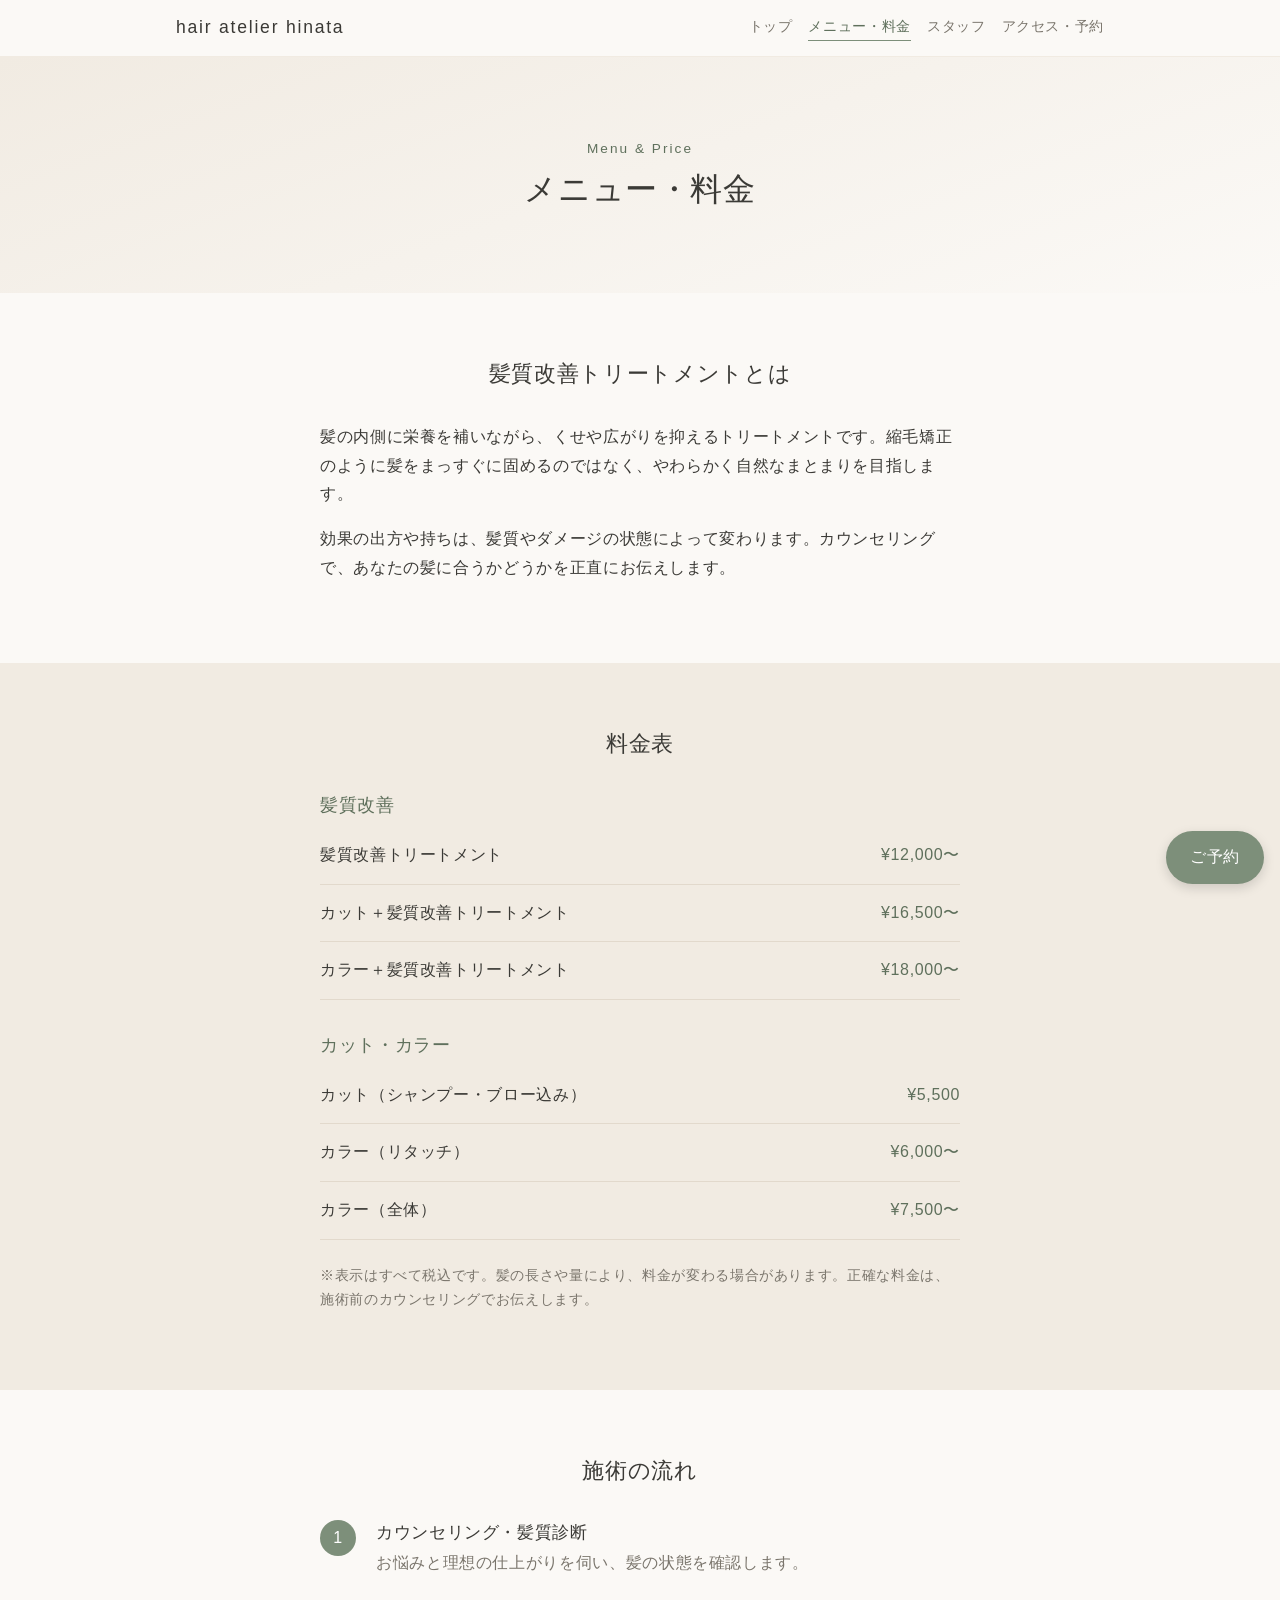
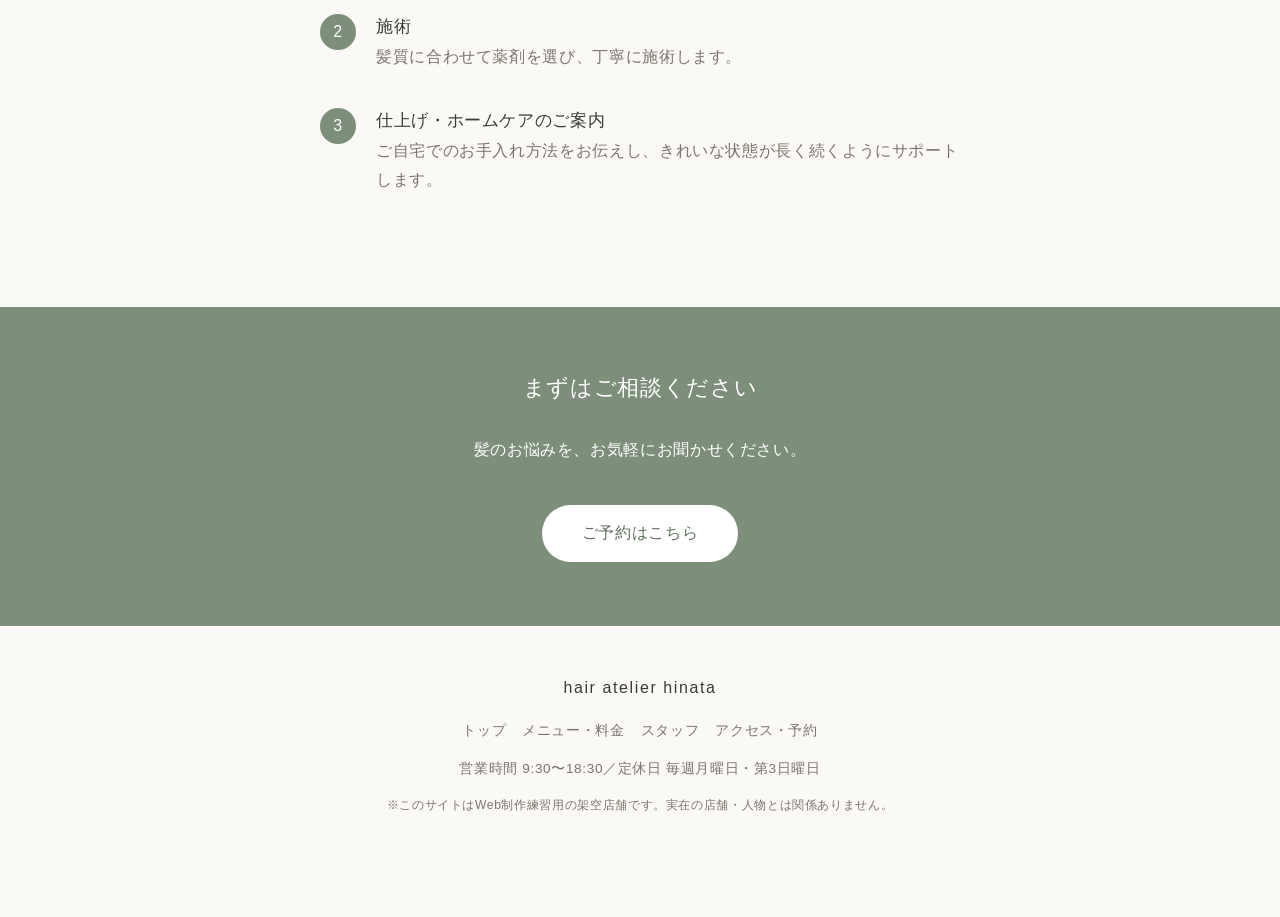
==== menu.html @ 3e35b8ba "メニュー・料金ページを作成 Co-Authored-By: Claude Opus 5.5 <noreply@anthropic.com>" ====
<!DOCTYPE html>
<html lang="ja">
<head>
  <meta charset="UTF-8">
  <meta name="viewport" content="width=device-width, initial-scale=1">
  <!-- 練習用の架空店舗なので、検索結果に出さない -->
  <meta name="robots" content="noindex">
  <title>メニュー・料金｜hair atelier hinata（練習用）</title>
  <meta name="description" content="hair atelier hinata（練習用の架空店舗）のメニューと料金。髪質改善トリートメントの内容と施術の流れをご紹介します。">
  <link rel="stylesheet" href="css/style.css">
  <script>document.documentElement.classList.add('js');</script>
  <script src="js/main.js" defer></script>
</head>
<body>

  <!-- ===== 共通ヘッダー（全ページ同じ。aria-current だけページごとに変える） ===== -->
  <header class="site-header">
    <div class="header-inner">
      <a href="index.html" class="logo">hair atelier hinata</a>
      <button class="menu-toggle" type="button" aria-expanded="false" aria-controls="site-nav" aria-label="メニューを開く">
        <span></span>
      </button>
      <nav class="nav" id="site-nav">
        <a href="index.html">トップ</a>
        <a href="menu.html" aria-current="page">メニュー・料金</a>
        <a href="staff.html">スタッフ</a>
        <a href="access.html">アクセス・予約</a>
      </nav>
    </div>
  </header>

  <main>
    <!-- ページの見出し -->
    <section class="page-title">
      <p class="page-title-en">Menu &amp; Price</p>
      <h1>メニュー・料金</h1>
    </section>

    <!-- 髪質改善の説明（予約前の不安を減らす） -->
    <section class="section">
      <h2>髪質改善トリートメントとは</h2>
      <div class="text-block fade-in">
        <p>髪の内側に栄養を補いながら、くせや広がりを抑えるトリートメントです。縮毛矯正のように髪をまっすぐに固めるのではなく、やわらかく自然なまとまりを目指します。</p>
        <p>効果の出方や持ちは、髪質やダメージの状態によって変わります。カウンセリングで、あなたの髪に合うかどうかを正直にお伝えします。</p>
      </div>
    </section>

    <!-- 料金表 -->
    <section class="section section-alt">
      <h2>料金表</h2>
      <div class="price-list fade-in">
        <h3>髪質改善</h3>
        <dl>
          <div class="price-row">
            <dt>髪質改善トリートメント</dt>
            <dd>¥12,000〜</dd>
          </div>
          <div class="price-row">
            <dt>カット＋髪質改善トリートメント</dt>
            <dd>¥16,500〜</dd>
          </div>
          <div class="price-row">
            <dt>カラー＋髪質改善トリートメント</dt>
            <dd>¥18,000〜</dd>
          </div>
        </dl>

        <h3>カット・カラー</h3>
        <dl>
          <div class="price-row">
            <dt>カット（シャンプー・ブロー込み）</dt>
            <dd>¥5,500</dd>
          </div>
          <div class="price-row">
            <dt>カラー（リタッチ）</dt>
            <dd>¥6,000〜</dd>
          </div>
          <div class="price-row">
            <dt>カラー（全体）</dt>
            <dd>¥7,500〜</dd>
          </div>
        </dl>
        <p class="price-note">※表示はすべて税込です。髪の長さや量により、料金が変わる場合があります。正確な料金は、施術前のカウンセリングでお伝えします。</p>
      </div>
    </section>

    <!-- 施術の流れ（初めての人の不安を減らす） -->
    <section class="section">
      <h2>施術の流れ</h2>
      <ol class="flow">
        <li class="fade-in">
          <h3>カウンセリング・髪質診断</h3>
          <p>お悩みと理想の仕上がりを伺い、髪の状態を確認します。</p>
        </li>
        <li class="fade-in">
          <h3>施術</h3>
          <p>髪質に合わせて薬剤を選び、丁寧に施術します。</p>
        </li>
        <li class="fade-in">
          <h3>仕上げ・ホームケアのご案内</h3>
          <p>ご自宅でのお手入れ方法をお伝えし、きれいな状態が長く続くようにサポートします。</p>
        </li>
      </ol>
    </section>

    <!-- 予約を促すエリア -->
    <section class="cta">
      <h2>まずはご相談ください</h2>
      <p>髪のお悩みを、お気軽にお聞かせください。</p>
      <a href="access.html" class="btn">ご予約はこちら</a>
    </section>
  </main>

  <!-- ===== 共通フッター（全ページ同じ） ===== -->
  <footer class="site-footer">
    <p class="footer-logo">hair atelier hinata</p>
    <nav class="footer-nav">
      <a href="index.html">トップ</a>
      <a href="menu.html">メニュー・料金</a>
      <a href="staff.html">スタッフ</a>
      <a href="access.html">アクセス・予約</a>
    </nav>
    <p>営業時間 9:30〜18:30／定休日 毎週月曜日・第3日曜日</p>
    <p class="notice">※このサイトはWeb制作練習用の架空店舗です。実在の店舗・人物とは関係ありません。</p>
  </footer>

  <a href="access.html" class="fixed-reserve">ご予約</a>
</body>
</html>
---- css/style.css ----
/* =========================================
   色やサイズをまとめて決めておく（変数）
   ここを変えると、サイト全体の色が変わる
   ========================================= */
:root {
  --color-bg: #fbf9f6;      /* 背景：やわらかい白 */
  --color-alt: #f1ebe2;     /* 背景2：ベージュ */
  --color-main: #7d8f7a;    /* メイン：くすみグリーン */
  --color-main-dark: #5f705c;
  --color-text: #3b3a36;    /* 文字：真っ黒より少しやわらかい色 */
  --color-sub: #7a756c;     /* 補足の文字 */
  --max-width: 960px;       /* PCで横に広がりすぎないための上限 */
}

/* =========================================
   全体の基本設定
   ========================================= */
* {
  box-sizing: border-box;   /* 幅の計算を分かりやすくするおまじない */
}

body {
  margin: 0;
  background: var(--color-bg);
  color: var(--color-text);
  font-family: "Hiragino Sans", "Hiragino Kaku Gothic ProN", "Noto Sans JP", sans-serif;
  line-height: 1.8;
  letter-spacing: 0.04em;
}

h1, h2, h3 {
  font-weight: 500;
  line-height: 1.5;
}

a {
  color: inherit;
}

/* =========================================
   ヘッダー（ロゴとメニュー）
   ========================================= */
.site-header {
  position: sticky;         /* スクロールしても画面の上に残る */
  top: 0;
  z-index: 20;
  background: rgba(251, 249, 246, 0.95);
  border-bottom: 1px solid var(--color-alt);
}

.header-inner {
  display: flex;
  flex-wrap: wrap;
  align-items: center;
  justify-content: space-between;
  gap: 8px 24px;
  padding: 12px 16px;
  max-width: var(--max-width);
  margin: 0 auto;
}

.logo {
  font-size: 1.1rem;
  text-decoration: none;
  letter-spacing: 0.1em;
}

.nav {
  display: flex;
  flex-wrap: wrap;
  gap: 4px 16px;
  font-size: 0.9rem;
}

.nav a {
  text-decoration: none;
  color: var(--color-sub);
}

.nav a:hover,
.nav a[aria-current="page"] {   /* 今いるページのリンクを目立たせる */
  color: var(--color-main-dark);
}

.nav a[aria-current="page"] {
  border-bottom: 1px solid var(--color-main);
}

/* メニューボタン：JavaScriptが動くスマホのときだけ表示する */
.menu-toggle {
  display: none;
  width: 44px;              /* 指で押しやすい大きさ */
  height: 44px;
  padding: 0;
  background: none;
  border: none;
  cursor: pointer;
}

/* 三本線は、真ん中の線（span）＋上下の線（::before と ::after）で描く */
.menu-toggle span,
.menu-toggle span::before,
.menu-toggle span::after {
  display: block;
  width: 24px;
  height: 2px;
  margin: 0 auto;
  background: var(--color-text);
  transition: transform 0.3s, background 0.3s;
}

.menu-toggle span {
  position: relative;
}

.menu-toggle span::before,
.menu-toggle span::after {
  content: "";
  position: absolute;
  left: 0;
}

.menu-toggle span::before { top: -7px; }
.menu-toggle span::after  { top: 7px; }

/* 開いているときは三本線を「×」に変える */
.menu-toggle[aria-expanded="true"] span {
  background: transparent;
}

.menu-toggle[aria-expanded="true"] span::before {
  transform: translateY(7px) rotate(45deg);
}

.menu-toggle[aria-expanded="true"] span::after {
  transform: translateY(-7px) rotate(-45deg);
}

/* スマホ（767px以下）かつJavaScriptが動くとき：メニューを畳む */
@media (max-width: 767px) {
  .js .menu-toggle {
    display: block;
  }

  .js .nav {
    display: none;
    width: 100%;
    flex-direction: column;
    padding: 8px 0 16px;
  }

  .js .nav.is-open {
    display: flex;
  }

  .js .nav a {
    padding: 12px 4px;
    border-bottom: 1px solid var(--color-alt);
  }
}

/* =========================================
   ファーストビュー
   ========================================= */
.hero {
  padding: 72px 16px 80px;
  text-align: center;
  background: linear-gradient(160deg, var(--color-alt), var(--color-bg));
}

.hero-sub {
  color: var(--color-main-dark);
  font-size: 0.9rem;
  margin: 0;
}

.hero h1 {
  font-size: 1.8rem;
  margin: 12px 0 16px;
}

/* =========================================
   予約ボタン
   ========================================= */
.btn {
  display: inline-block;
  margin-top: 24px;
  padding: 14px 40px;
  background: var(--color-main);
  color: #fff;
  text-decoration: none;
  border-radius: 999px;     /* 角を丸くする */
  transition: background 0.2s;
}

.btn:hover {
  background: var(--color-main-dark);
}

/* =========================================
   各セクション共通
   ========================================= */
.section {
  padding: 64px 16px;
}

.section > * {
  max-width: var(--max-width);
  margin-left: auto;
  margin-right: auto;
}

.section h2,
.cta h2 {
  text-align: center;
  font-size: 1.4rem;
  margin-top: 0;
  margin-bottom: 32px;
}

.section-alt {
  background: var(--color-alt);
}

.center {
  text-align: center;
}

.link {
  color: var(--color-main-dark);
}

/* お悩みリスト */
.worries {
  list-style: none;
  padding: 0;
  max-width: 520px;
}

.worries li {
  padding: 12px 0 12px 32px;
  border-bottom: 1px solid var(--color-alt);
  position: relative;
}

.worries li::before {
  content: "✓";
  position: absolute;
  left: 4px;
  color: var(--color-main);
}

/* 選ばれる理由（スマホでは縦に並ぶ） */
.features {
  display: grid;
  gap: 24px;
}

.feature {
  background: var(--color-bg);
  padding: 24px;
  border-radius: 12px;
}

.feature-num {
  color: var(--color-main);
  font-size: 1.4rem;
  margin: 0;
}

.feature h3 {
  margin: 4px 0 8px;
  font-size: 1.1rem;
}

.feature p:last-child {
  margin: 0;
  color: var(--color-sub);
  font-size: 0.95rem;
}

/* 人気メニュー */
.menu-pickup {
  max-width: 520px;
}

.menu-item {
  display: flex;
  justify-content: space-between;
  gap: 16px;
  padding: 16px 0;
  border-bottom: 1px solid var(--color-alt);
}

.price {
  white-space: nowrap;      /* 金額の途中で改行しない */
  color: var(--color-main-dark);
}

/* 予約を促すエリア */
.cta {
  padding: 64px 16px;
  text-align: center;
  background: var(--color-main);
  color: #fff;
}

.cta .btn {
  background: #fff;
  color: var(--color-main-dark);
}

/* =========================================
   フッター
   ========================================= */
.site-footer {
  padding: 32px 16px;
  text-align: center;
  font-size: 0.85rem;
  color: var(--color-sub);
}

.notice {
  font-size: 0.75rem;
}

.footer-logo {
  font-size: 1rem;
  letter-spacing: 0.1em;
  color: var(--color-text);
}

.footer-nav {
  display: flex;
  flex-wrap: wrap;
  justify-content: center;
  gap: 4px 16px;
}

.footer-nav a {
  text-decoration: none;
}

/* =========================================
   PC表示（画面の幅が768px以上のとき）
   スマホ用の設定を先に書き、PCで上書きする
   ========================================= */
@media (min-width: 768px) {
  .hero {
    padding: 120px 16px 128px;
  }

  .hero h1 {
    font-size: 2.4rem;
  }

  .features {
    grid-template-columns: repeat(3, 1fr);   /* 3列に並べる */
  }
}

/* =========================================
   ファーストビューの背景スライドショー（CSSだけで動かす）
   3枚を重ねて、順番に表示・非表示を切り替える
   ========================================= */
.hero {
  position: relative;       /* スライドを背景として重ねる基準 */
  overflow: hidden;
}

.hero > *:not(.hero-slides) {
  position: relative;       /* 文字をスライドより前に出す */
}

.hero-slides span {
  position: absolute;
  inset: 0;                 /* 親いっぱいに広げる */
  opacity: 0;
  animation: hero-fade 18s infinite;   /* 1周18秒（1枚あたり6秒） */
}

/* 今は色付きの枠。写真にするときは background を url(...) に変える */
.hero-slides span:nth-child(1) {
  background: linear-gradient(160deg, var(--color-alt), var(--color-bg));
}

.hero-slides span:nth-child(2) {
  background: linear-gradient(200deg, #e3e8df, var(--color-bg));
  animation-delay: 6s;
}

.hero-slides span:nth-child(3) {
  background: linear-gradient(120deg, #efe4d6, #f6f3ee);
  animation-delay: 12s;
}

@keyframes hero-fade {
  0%   { opacity: 0; transform: scale(1); }
  8%   { opacity: 1; }
  33%  { opacity: 1; }
  41%  { opacity: 0; transform: scale(1.06); }   /* 消えながら少しズーム */
  100% { opacity: 0; }
}

/* =========================================
   スクロールで表示（フェードイン・左右からスライドイン）
   .js が付いているとき（JavaScriptが動くとき）だけ最初に隠す
   ========================================= */
main {
  overflow-x: clip;         /* 横から入ってくる要素で横スクロールが出ないようにする */
}

.js .fade-in,
.js .slide-left,
.js .slide-right {
  opacity: 0;
  transition: opacity 0.8s ease, transform 0.8s ease;
}

.js .fade-in     { transform: translateY(24px); }
.js .slide-left  { transform: translateX(-40px); }
.js .slide-right { transform: translateX(40px); }

.js .is-visible {
  opacity: 1;
  transform: none;
}

/* =========================================
   画面に固定する予約ボタン
   スマホでは親指が届きやすい右下に置く
   ========================================= */
.fixed-reserve {
  position: fixed;
  right: 16px;
  bottom: 16px;
  z-index: 10;
  padding: 12px 24px;
  background: var(--color-main);
  color: #fff;
  text-decoration: none;
  border-radius: 999px;
  box-shadow: 0 4px 12px rgba(0, 0, 0, 0.15);
  transition: background 0.2s;
}

.fixed-reserve:hover {
  background: var(--color-main-dark);
}

/* ボタンがフッターの注意書きに重ならないよう、下に余白をとる */
.site-footer {
  padding-bottom: 88px;
}

/* =========================================
   動きを減らす設定の人には、アニメーションを止める
   （OSの「視差効果を減らす」などの設定に合わせる）
   ========================================= */
@media (prefers-reduced-motion: reduce) {
  .hero-slides span {
    animation: none;
  }

  .hero-slides span:nth-child(1) {
    opacity: 1;
  }

  .js .fade-in,
  .js .slide-left,
  .js .slide-right {
    opacity: 1;
    transform: none;
    transition: none;
  }
}

/* =========================================
   下層ページ（メニュー・スタッフ・アクセス）の共通部品
   ========================================= */

/* ページの見出し */
.page-title {
  padding: 56px 16px;
  text-align: center;
  background: linear-gradient(160deg, var(--color-alt), var(--color-bg));
}

.page-title-en {
  margin: 0;
  color: var(--color-main-dark);
  font-size: 0.85rem;
  letter-spacing: 0.15em;
}

.page-title h1 {
  margin: 4px 0 0;
  font-size: 1.6rem;
}

/* 文章のまとまり（読みやすい幅にする） */
.text-block {
  max-width: 640px;
}

/* =========================================
   メニュー・料金ページ
   ========================================= */
.price-list {
  max-width: 640px;
}

.price-list h3 {
  margin: 32px 0 8px;
  font-size: 1.1rem;
  color: var(--color-main-dark);
}

.price-list h3:first-child {
  margin-top: 0;
}

.price-list dl {
  margin: 0;
}

.price-row {
  display: flex;
  justify-content: space-between;
  gap: 16px;
  padding: 14px 0;
  border-bottom: 1px solid #e2d9cc;
}

.price-row dd {
  margin: 0;
  white-space: nowrap;      /* 金額の途中で改行しない */
  color: var(--color-main-dark);
}

.price-note {
  margin-top: 24px;
  font-size: 0.85rem;
  color: var(--color-sub);
}

/* 施術の流れ（番号付きの縦の流れ） */
.flow {
  list-style: none;
  padding: 0;
  max-width: 640px;
  counter-reset: step;      /* 番号を自動で数える準備 */
}

.flow li {
  position: relative;
  padding: 0 0 32px 56px;
  counter-increment: step;  /* 1つごとに番号を1増やす */
}

.flow li::before {
  content: counter(step);   /* 自動で数えた番号を表示 */
  position: absolute;
  left: 0;
  top: 0;
  width: 36px;
  height: 36px;
  border-radius: 50%;
  background: var(--color-main);
  color: #fff;
  text-align: center;
  line-height: 36px;
}

.flow h3 {
  margin: 4px 0 4px;
  font-size: 1.05rem;
}

.flow p {
  margin: 0;
  color: var(--color-sub);
}

@media (min-width: 768px) {
  .page-title {
    padding: 80px 16px;
  }

  .page-title h1 {
    font-size: 2rem;
  }
}
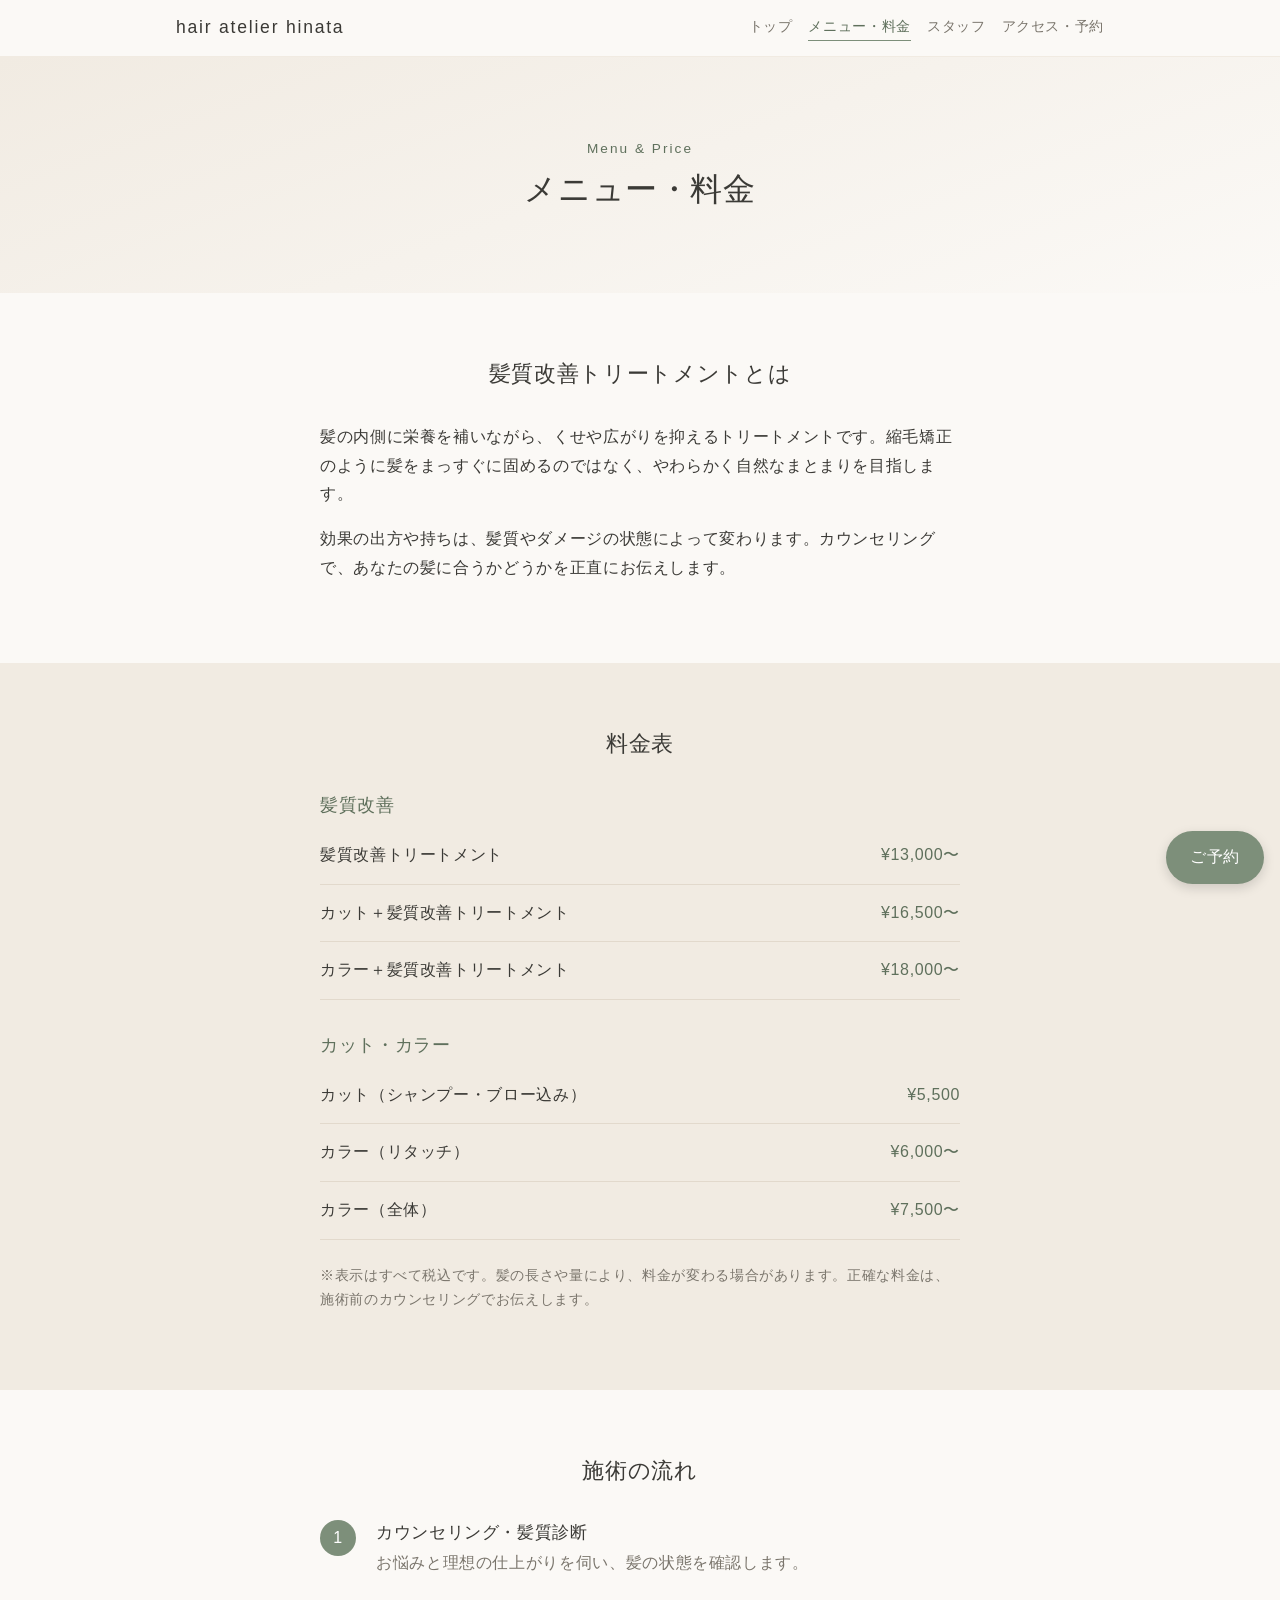
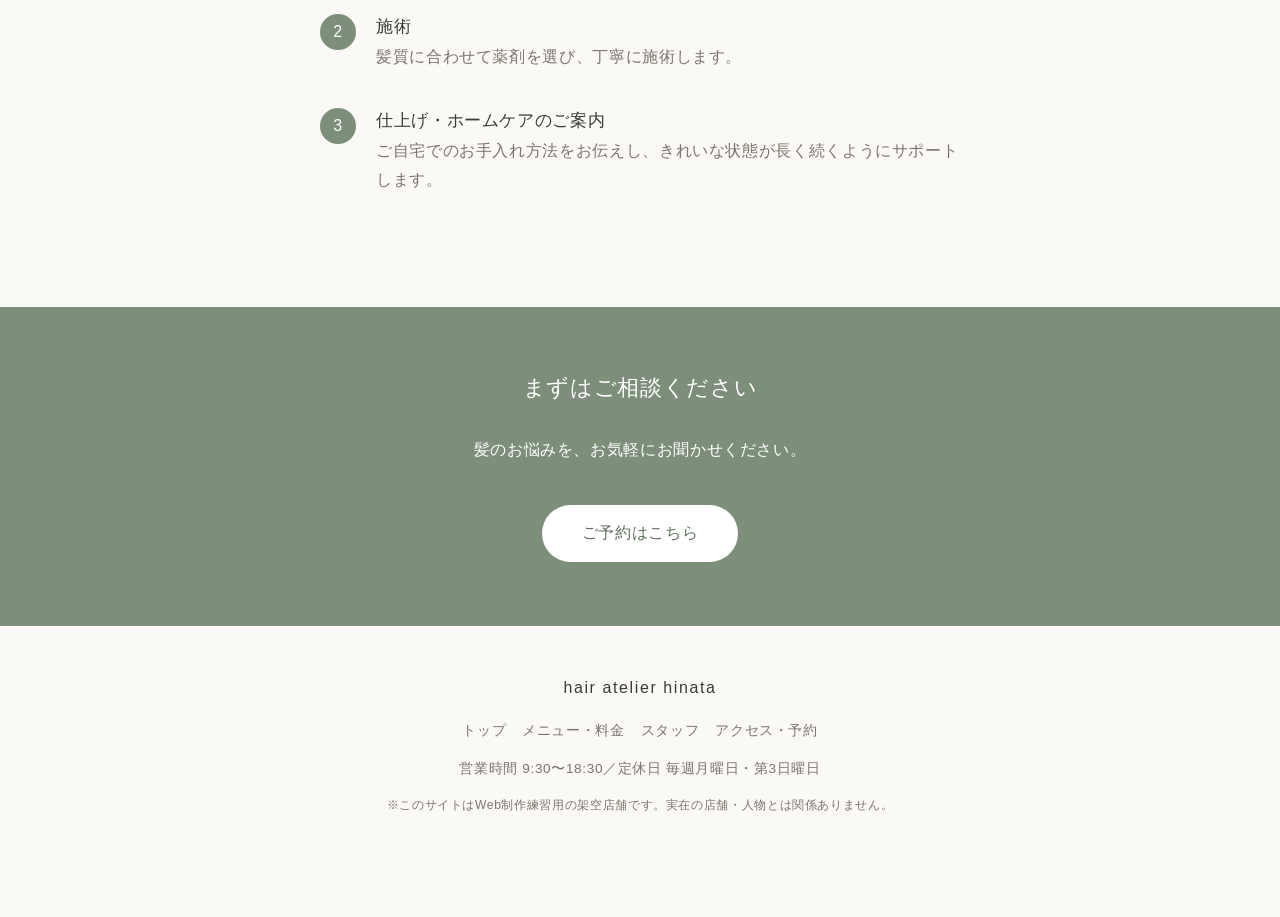
==== commit f5ebdc82: "髪質改善トリートメントの料金を修正" ====
--- a/menu.html
+++ b/menu.html
@@ -53,7 +53,7 @@
         <dl>
           <div class="price-row">
             <dt>髪質改善トリートメント</dt>
-            <dd>¥12,000〜</dd>
+            <dd>¥13,000〜</dd>
           </div>
           <div class="price-row">
             <dt>カット＋髪質改善トリートメント</dt>
--- a/css/style.css
+++ b/css/style.css
@@ -591,3 +591,159 @@
     font-size: 2rem;
   }
 }
+
+/* =========================================
+   スタッフページ
+   ========================================= */
+.staff-list {
+  display: grid;
+  gap: 32px;
+}
+
+.staff-card {
+  display: grid;
+  gap: 16px;
+}
+
+/* 写真の代わりの枠（写真にするときは background を url(...) に変える） */
+.staff-photo {
+  aspect-ratio: 4 / 3;      /* 横4：縦3の比率を保つ */
+  border-radius: 12px;
+  background: linear-gradient(160deg, #e3e8df, var(--color-alt));
+}
+
+.staff-role {
+  margin: 0;
+  font-size: 0.85rem;
+  color: var(--color-main-dark);
+}
+
+.staff-body h3 {
+  margin: 0 0 8px;
+  font-size: 1.3rem;
+}
+
+.staff-name-en {
+  margin-left: 8px;
+  font-size: 0.8rem;
+  color: var(--color-sub);
+}
+
+.staff-meta {
+  margin: 16px 0 0;
+  padding: 16px;
+  background: var(--color-alt);
+  border-radius: 8px;
+  font-size: 0.9rem;
+}
+
+.staff-meta dt {
+  color: var(--color-main-dark);
+}
+
+.staff-meta dd {
+  margin: 0;
+}
+
+@media (min-width: 768px) {
+  .staff-card {
+    grid-template-columns: 2fr 3fr;   /* PCでは写真と文章を横に並べる */
+    align-items: center;
+    gap: 32px;
+  }
+}
+
+/* =========================================
+   アクセス・予約ページ
+   ========================================= */
+.reserve-options {
+  display: grid;
+  gap: 24px;
+}
+
+.reserve-card {
+  padding: 24px;
+  border: 1px solid var(--color-alt);
+  border-radius: 12px;
+  text-align: center;
+}
+
+.reserve-card h3 {
+  margin: 0 0 8px;
+  font-size: 1.1rem;
+}
+
+.reserve-card p {
+  margin: 0;
+  color: var(--color-sub);
+  font-size: 0.95rem;
+}
+
+.reserve-card .btn {
+  margin-top: 16px;
+}
+
+/* 枠線だけのボタン（2番目の選択肢用） */
+.btn-outline {
+  background: transparent;
+  color: var(--color-main-dark);
+  border: 1px solid var(--color-main);
+}
+
+.btn-outline:hover {
+  background: var(--color-main);
+  color: #fff;
+}
+
+.reserve-card .tel {
+  margin-top: 16px;
+  font-size: 1.2rem;
+  color: var(--color-text);
+}
+
+/* 店舗情報 */
+.shop-info {
+  display: grid;
+  gap: 24px;
+}
+
+.map-placeholder {
+  display: grid;
+  place-items: center;      /* 中央に文字を置く */
+  aspect-ratio: 4 / 3;
+  border-radius: 12px;
+  background: #e3e8df;
+  color: var(--color-sub);
+  letter-spacing: 0.2em;
+}
+
+.info-table {
+  margin: 0;
+}
+
+.info-row {
+  display: grid;
+  grid-template-columns: 6em 1fr;   /* 左：項目名、右：内容 */
+  gap: 16px;
+  padding: 14px 0;
+  border-bottom: 1px solid #e2d9cc;
+}
+
+.info-row dt {
+  color: var(--color-main-dark);
+}
+
+.info-row dd {
+  margin: 0;
+}
+
+@media (min-width: 768px) {
+  .reserve-options {
+    grid-template-columns: repeat(3, 1fr);
+  }
+
+  .shop-info {
+    grid-template-columns: 1fr 1fr;
+    align-items: start;
+  }
+}
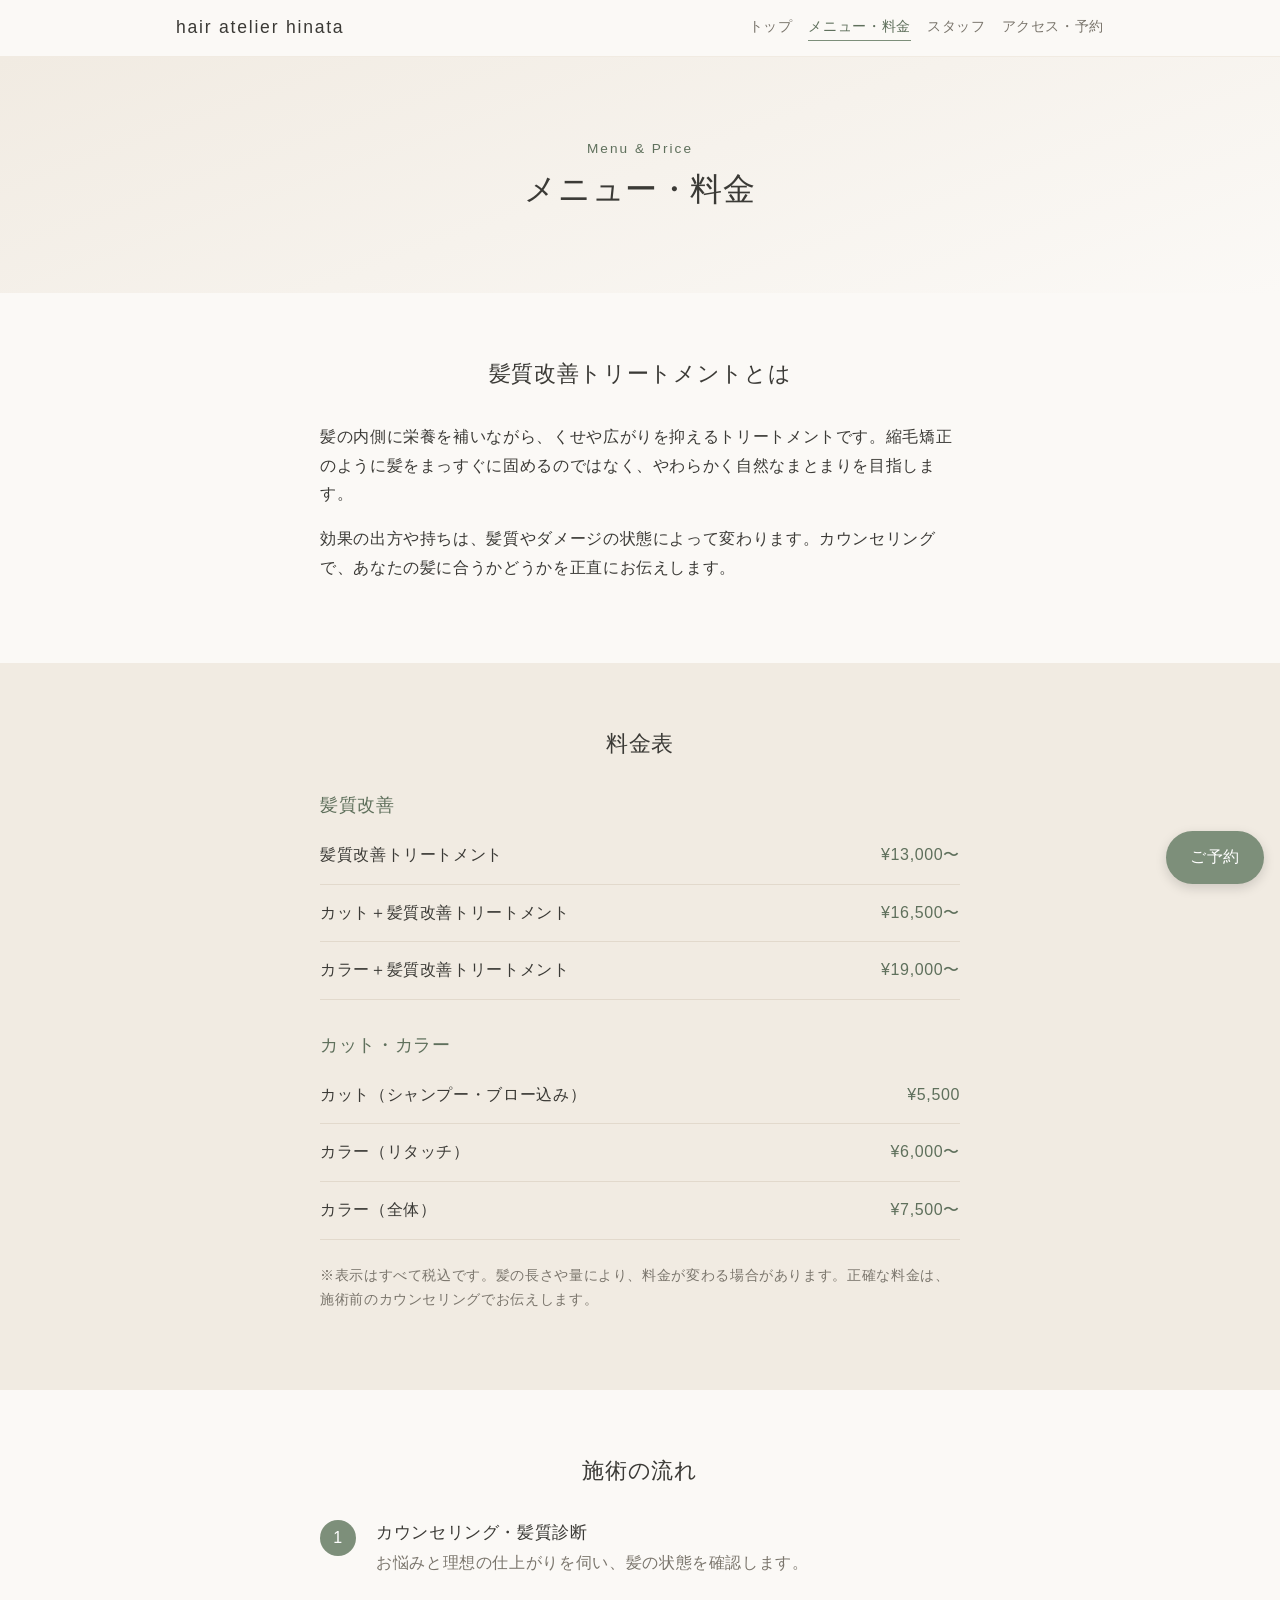
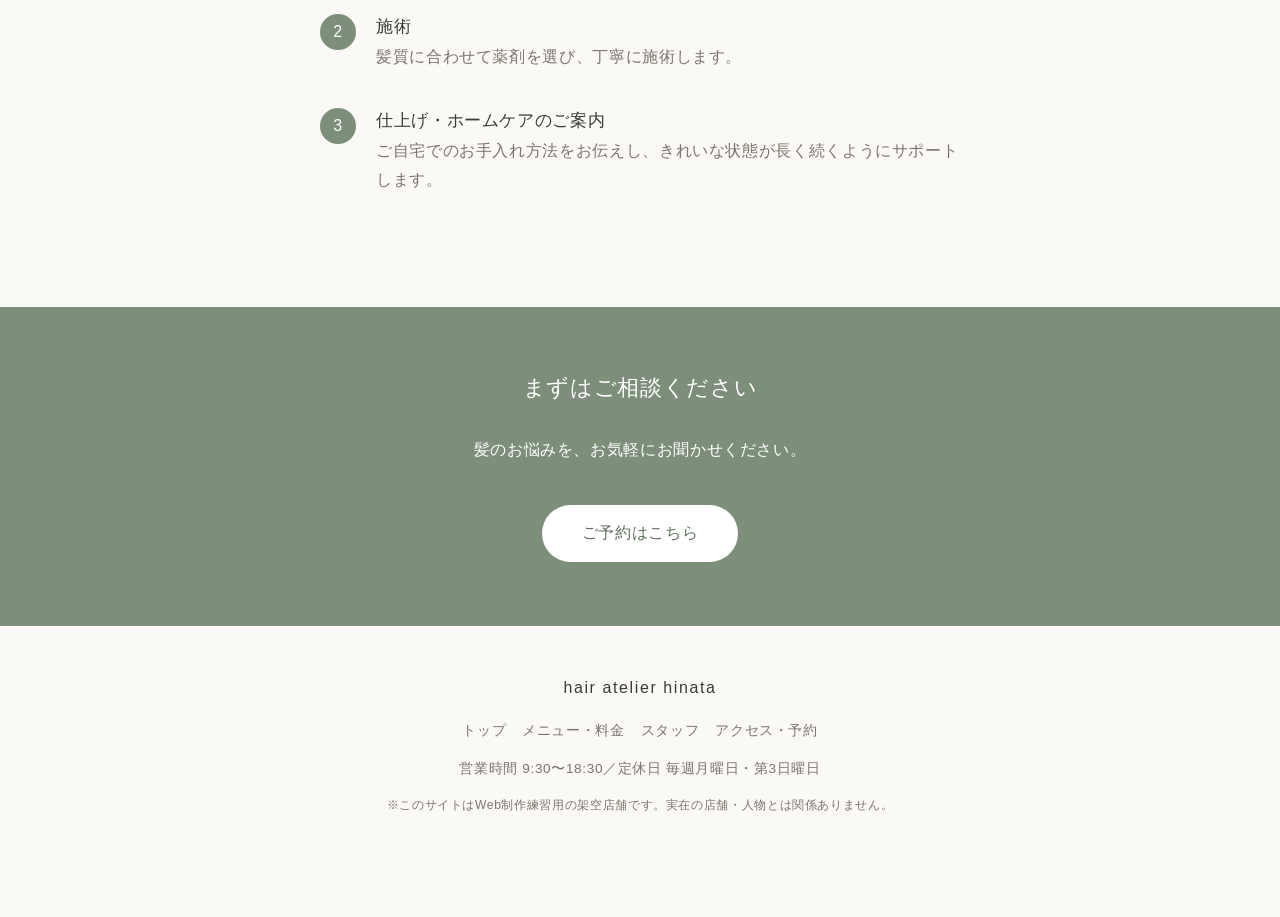
==== commit 69149a61: "カラー＋髪質改善トリートメントの値段変更" ====
--- a/menu.html
+++ b/menu.html
@@ -61,7 +61,7 @@
           </div>
           <div class="price-row">
             <dt>カラー＋髪質改善トリートメント</dt>
-            <dd>¥18,000〜</dd>
+            <dd>¥19,000〜</dd>
           </div>
         </dl>
 
